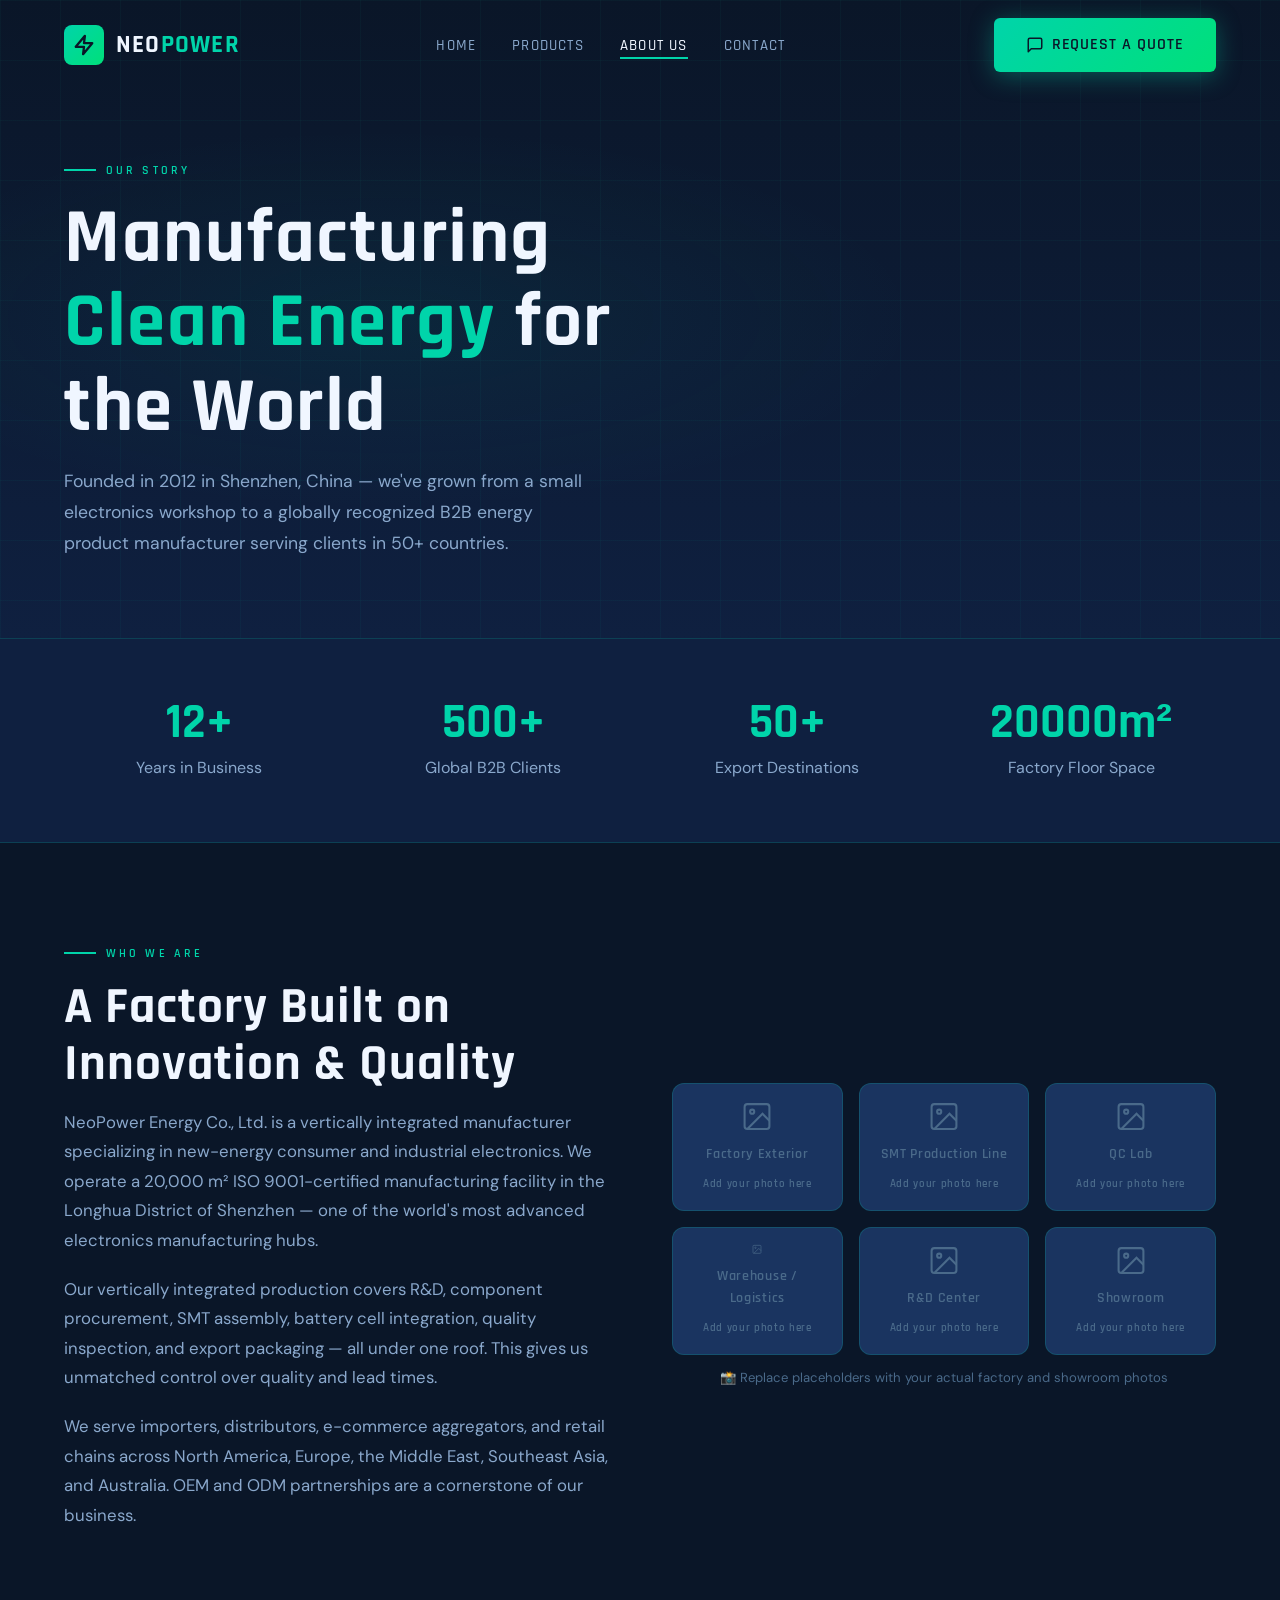
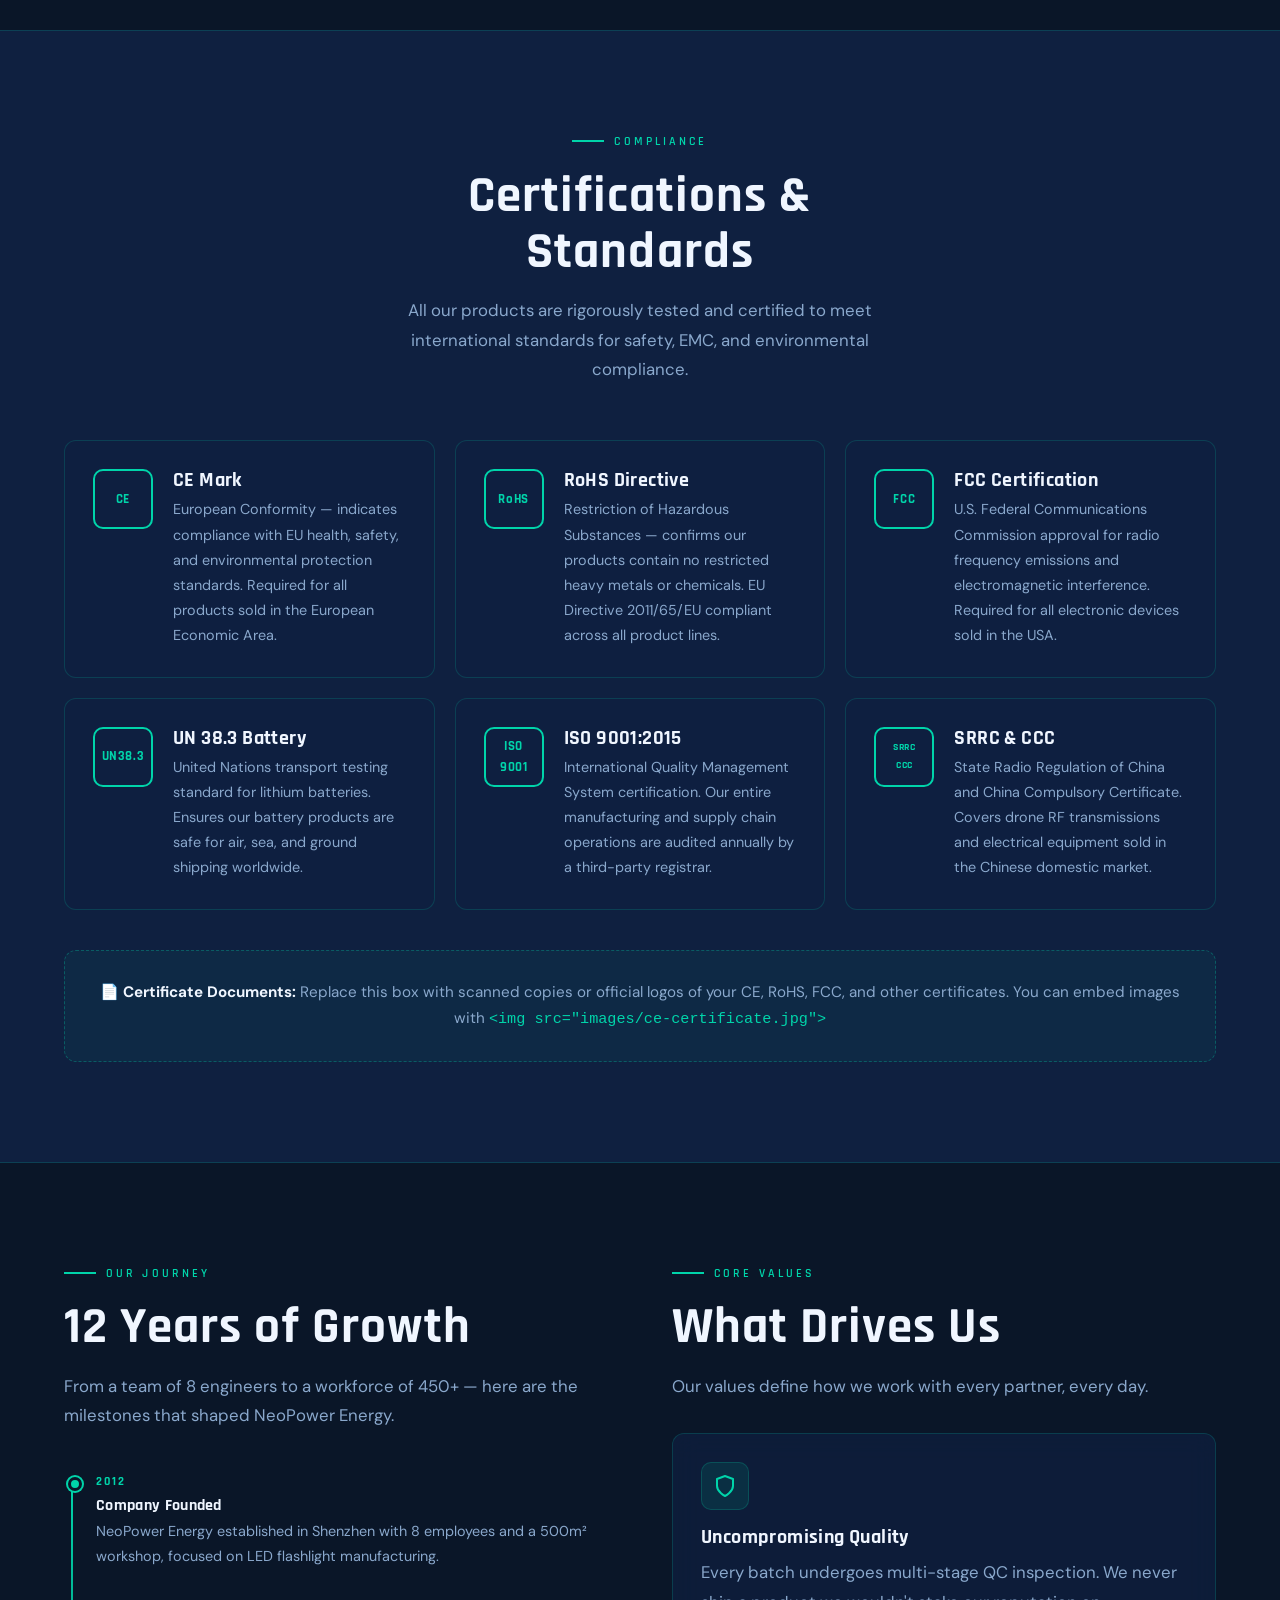
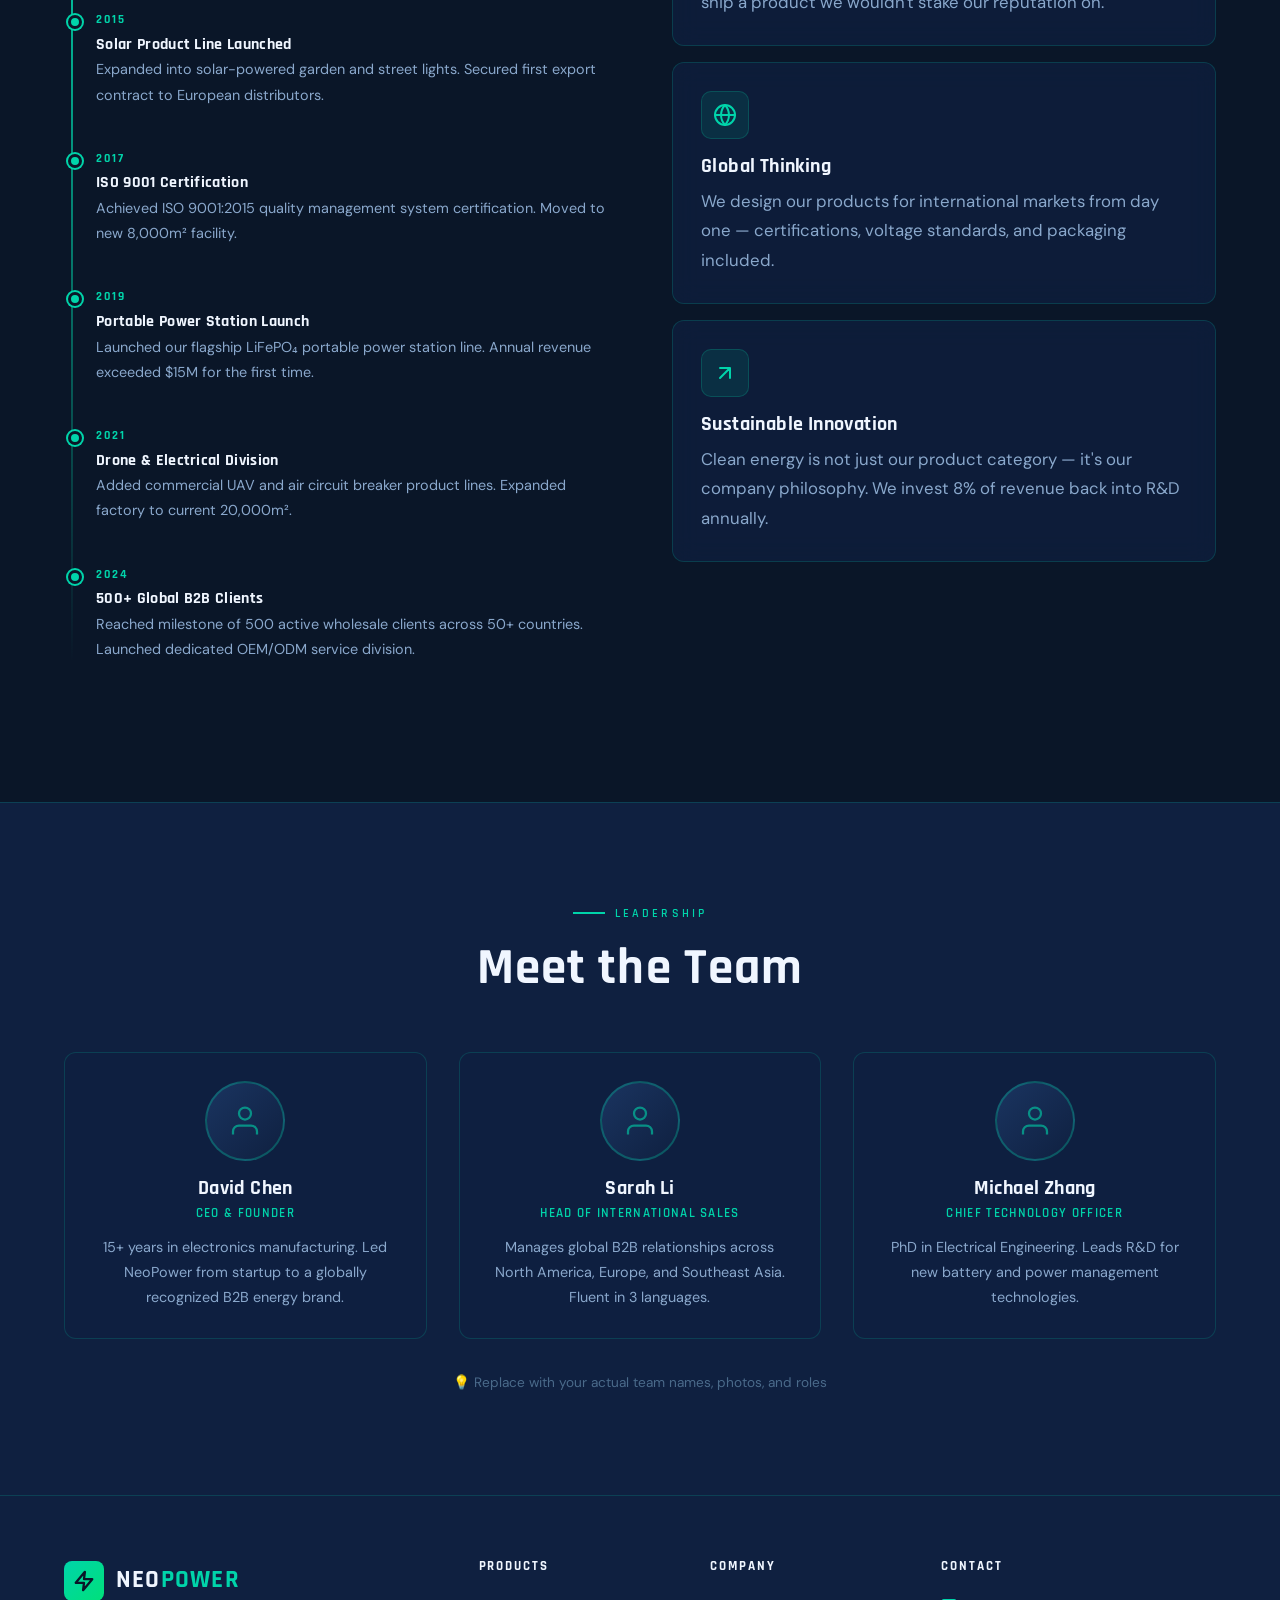
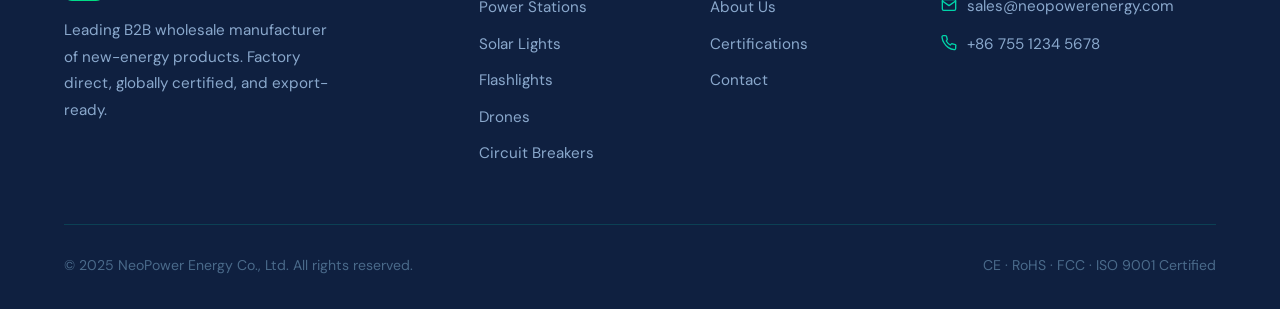
==== about.html @ 8610f2cb "Add files via upload" ====
<!DOCTYPE html>
<html lang="en">
<head>
  <meta charset="UTF-8" />
  <meta name="viewport" content="width=device-width, initial-scale=1.0" />
  <title>About Us — NeoPower Energy</title>
  <meta name="description" content="Learn about NeoPower Energy — a 12-year-old B2B clean energy manufacturer in Shenzhen, China. CE, RoHS, ISO 9001 certified." />
  <link rel="stylesheet" href="css/style.css" />
  <style>
    .timeline { position: relative; padding-left: 32px; }
    .timeline::before {
      content: '';
      position: absolute;
      left: 7px; top: 8px; bottom: 0;
      width: 2px;
      background: linear-gradient(180deg, var(--teal), transparent);
    }
    .timeline-item { position: relative; margin-bottom: 40px; }
    .timeline-item::before {
      content: '';
      position: absolute;
      left: -28px; top: 6px;
      width: 14px; height: 14px;
      border-radius: 50%;
      background: var(--teal);
      border: 3px solid var(--navy);
      box-shadow: 0 0 0 2px var(--teal);
    }
    .timeline-year {
      font-family: var(--font-head);
      font-size: 0.78rem;
      font-weight: 700;
      letter-spacing: 0.15em;
      color: var(--teal);
      text-transform: uppercase;
      margin-bottom: 6px;
    }
    .timeline-item h4 { color: var(--text-white); margin-bottom: 4px; font-size: 1rem; }
    .timeline-item p { font-size: 0.9rem; }

    /* Values */
    .value-card {
      padding: 28px;
      border-radius: var(--radius);
      border: 1px solid var(--border);
      background: var(--glass);
      backdrop-filter: blur(12px);
      transition: var(--transition);
    }
    .value-card:hover { border-color: rgba(0,212,170,0.4); transform: translateY(-4px); }
    .value-icon {
      width: 48px; height: 48px;
      border-radius: 10px;
      background: rgba(0,212,170,0.1);
      border: 1px solid rgba(0,212,170,0.2);
      display: flex; align-items: center; justify-content: center;
      margin-bottom: 16px;
    }
    .value-icon svg { width: 24px; height: 24px; color: var(--teal); }
    .value-card h4 { color: var(--text-white); margin-bottom: 10px; }

    /* Team */
    .team-card {
      background: var(--glass);
      border: 1px solid var(--border);
      border-radius: var(--radius);
      padding: 28px;
      text-align: center;
      transition: var(--transition);
    }
    .team-card:hover { border-color: rgba(0,212,170,0.35); transform: translateY(-3px); }
    .team-avatar {
      width: 80px; height: 80px;
      border-radius: 50%;
      background: linear-gradient(135deg, var(--navy-light), var(--navy-mid));
      border: 2px solid rgba(0,212,170,0.3);
      display: flex; align-items: center; justify-content: center;
      margin: 0 auto 16px;
    }
    .team-avatar svg { width: 36px; height: 36px; color: var(--teal); opacity: 0.6; }
    .team-card h4 { color: var(--text-white); margin-bottom: 4px; }
    .team-role { color: var(--teal); font-family: var(--font-head); font-size: 0.82rem; font-weight: 600; letter-spacing: 0.1em; text-transform: uppercase; margin-bottom: 10px; }
    .team-card p { font-size: 0.9rem; }

    /* Cert display */
    .cert-grid { display: grid; grid-template-columns: repeat(3, 1fr); gap: 20px; }

    @media (max-width: 768px) {
      .cert-grid { grid-template-columns: 1fr 1fr; }
    }
    @media (max-width: 480px) {
      .cert-grid { grid-template-columns: 1fr; }
    }
  </style>
</head>
<body>

<!-- NAVBAR -->
<nav class="navbar">
  <div class="nav-inner">
    <a href="index.html" class="nav-logo">
      <div class="logo-icon">
        <svg viewBox="0 0 24 24" fill="none" stroke="currentColor" stroke-width="2.5" stroke-linecap="round" stroke-linejoin="round"><polygon points="13 2 3 14 12 14 11 22 21 10 12 10 13 2"></polygon></svg>
      </div>
      <span>NEO<em>POWER</em></span>
    </a>
    <ul class="nav-links">
      <li><a href="index.html">Home</a></li>
      <li><a href="products.html">Products</a></li>
      <li><a href="about.html" class="active">About Us</a></li>
      <li><a href="contact.html">Contact</a></li>
    </ul>
    <a href="#" class="btn btn-primary nav-cta" data-modal="quote">
      <svg viewBox="0 0 24 24" fill="none" stroke="currentColor" stroke-width="2" stroke-linecap="round" stroke-linejoin="round"><path d="M21 15a2 2 0 0 1-2 2H7l-4 4V5a2 2 0 0 1 2-2h14a2 2 0 0 1 2 2z"></path></svg>
      Request a Quote
    </a>
    <button class="hamburger" aria-label="Menu"><span></span><span></span><span></span></button>
  </div>
</nav>

<!-- PAGE HERO -->
<section class="page-hero">
  <div class="page-hero-bg"></div>
  <div class="container page-hero-content">
    <div class="section-label animate-in">Our Story</div>
    <h1 class="animate-in" style="max-width:640px;">Manufacturing <span style="color:var(--teal)">Clean Energy</span> for the World</h1>
    <p class="animate-in" style="max-width:520px; font-size:1.1rem; margin-top:16px;">Founded in 2012 in Shenzhen, China — we've grown from a small electronics workshop to a globally recognized B2B energy product manufacturer serving clients in 50+ countries.</p>
  </div>
</section>

<!-- OVERVIEW STATS -->
<section class="section-sm" style="background:var(--navy-mid); border-top:1px solid var(--border); border-bottom:1px solid var(--border);">
  <div class="container">
    <div class="grid-4">
      <div style="text-align:center;" class="animate-in">
        <div style="font-family:var(--font-head); font-size:3rem; font-weight:700; color:var(--teal); line-height:1;"><span data-counter="12" data-suffix="">0</span>+</div>
        <div style="color:var(--text-muted); margin-top:8px;">Years in Business</div>
      </div>
      <div style="text-align:center;" class="animate-in">
        <div style="font-family:var(--font-head); font-size:3rem; font-weight:700; color:var(--teal); line-height:1;"><span data-counter="500" data-suffix="">0</span>+</div>
        <div style="color:var(--text-muted); margin-top:8px;">Global B2B Clients</div>
      </div>
      <div style="text-align:center;" class="animate-in">
        <div style="font-family:var(--font-head); font-size:3rem; font-weight:700; color:var(--teal); line-height:1;"><span data-counter="50" data-suffix="">0</span>+</div>
        <div style="color:var(--text-muted); margin-top:8px;">Export Destinations</div>
      </div>
      <div style="text-align:center;" class="animate-in">
        <div style="font-family:var(--font-head); font-size:3rem; font-weight:700; color:var(--teal); line-height:1;"><span data-counter="20000" data-suffix="">0</span>m²</div>
        <div style="color:var(--text-muted); margin-top:8px;">Factory Floor Space</div>
      </div>
    </div>
  </div>
</section>

<!-- ABOUT STORY -->
<section class="section">
  <div class="container">
    <div class="grid-2" style="align-items:center; gap:64px;">
      <div class="animate-in">
        <div class="section-label">Who We Are</div>
        <h2 class="section-title">A Factory Built on Innovation &amp; Quality</h2>
        <p style="margin-bottom:20px;">NeoPower Energy Co., Ltd. is a vertically integrated manufacturer specializing in new-energy consumer and industrial electronics. We operate a 20,000 m² ISO 9001-certified manufacturing facility in the Longhua District of Shenzhen — one of the world's most advanced electronics manufacturing hubs.</p>
        <p style="margin-bottom:20px;">Our vertically integrated production covers R&amp;D, component procurement, SMT assembly, battery cell integration, quality inspection, and export packaging — all under one roof. This gives us unmatched control over quality and lead times.</p>
        <p>We serve importers, distributors, e-commerce aggregators, and retail chains across North America, Europe, the Middle East, Southeast Asia, and Australia. OEM and ODM partnerships are a cornerstone of our business.</p>
      </div>
      <div class="animate-in">
        <!-- Factory Photos Grid -->
        <div class="photo-grid">
          <div class="photo-slot">
            <svg viewBox="0 0 24 24" fill="none" stroke="currentColor" stroke-width="1.5"><rect x="3" y="3" width="18" height="18" rx="2"/><circle cx="8.5" cy="8.5" r="1.5"/><polyline points="21 15 16 10 5 21"/></svg>
            Factory Exterior<br/><span style="font-size:0.7rem;color:var(--text-dim)">Add your photo here</span>
          </div>
          <div class="photo-slot">
            <svg viewBox="0 0 24 24" fill="none" stroke="currentColor" stroke-width="1.5"><rect x="3" y="3" width="18" height="18" rx="2"/><circle cx="8.5" cy="8.5" r="1.5"/><polyline points="21 15 16 10 5 21"/></svg>
            SMT Production Line<br/><span style="font-size:0.7rem;color:var(--text-dim)">Add your photo here</span>
          </div>
          <div class="photo-slot">
            <svg viewBox="0 0 24 24" fill="none" stroke="currentColor" stroke-width="1.5"><rect x="3" y="3" width="18" height="18" rx="2"/><circle cx="8.5" cy="8.5" r="1.5"/><polyline points="21 15 16 10 5 21"/></svg>
            QC Lab<br/><span style="font-size:0.7rem;color:var(--text-dim)">Add your photo here</span>
          </div>
          <div class="photo-slot">
            <svg viewBox="0 0 24 24" fill="none" stroke="currentColor" stroke-width="1.5"><rect x="3" y="3" width="18" height="18" rx="2"/><circle cx="8.5" cy="8.5" r="1.5"/><polyline points="21 15 16 10 5 21"/></svg>
            Warehouse / Logistics<br/><span style="font-size:0.7rem;color:var(--text-dim)">Add your photo here</span>
          </div>
          <div class="photo-slot">
            <svg viewBox="0 0 24 24" fill="none" stroke="currentColor" stroke-width="1.5"><rect x="3" y="3" width="18" height="18" rx="2"/><circle cx="8.5" cy="8.5" r="1.5"/><polyline points="21 15 16 10 5 21"/></svg>
            R&amp;D Center<br/><span style="font-size:0.7rem;color:var(--text-dim)">Add your photo here</span>
          </div>
          <div class="photo-slot">
            <svg viewBox="0 0 24 24" fill="none" stroke="currentColor" stroke-width="1.5"><rect x="3" y="3" width="18" height="18" rx="2"/><circle cx="8.5" cy="8.5" r="1.5"/><polyline points="21 15 16 10 5 21"/></svg>
            Showroom<br/><span style="font-size:0.7rem;color:var(--text-dim)">Add your photo here</span>
          </div>
        </div>
        <p style="font-size:0.82rem; color:var(--text-dim); text-align:center; margin-top:12px;">📸 Replace placeholders with your actual factory and showroom photos</p>
      </div>
    </div>
  </div>
</section>

<!-- CERTIFICATIONS -->
<section class="section" id="certifications" style="background:var(--navy-mid); border-top:1px solid var(--border); border-bottom:1px solid var(--border);">
  <div class="container">
    <div style="text-align:center; max-width:540px; margin:0 auto 56px;">
      <div class="section-label animate-in" style="justify-content:center;">Compliance</div>
      <h2 class="section-title animate-in">Certifications &amp; Standards</h2>
      <p class="animate-in">All our products are rigorously tested and certified to meet international standards for safety, EMC, and environmental compliance.</p>
    </div>
    <div class="cert-grid">
      <div class="cert-card animate-in">
        <div class="cert-card-badge">CE</div>
        <div class="cert-card-info">
          <h4>CE Mark</h4>
          <p>European Conformity — indicates compliance with EU health, safety, and environmental protection standards. Required for all products sold in the European Economic Area.</p>
        </div>
      </div>
      <div class="cert-card animate-in">
        <div class="cert-card-badge">RoHS</div>
        <div class="cert-card-info">
          <h4>RoHS Directive</h4>
          <p>Restriction of Hazardous Substances — confirms our products contain no restricted heavy metals or chemicals. EU Directive 2011/65/EU compliant across all product lines.</p>
        </div>
      </div>
      <div class="cert-card animate-in">
        <div class="cert-card-badge">FCC</div>
        <div class="cert-card-info">
          <h4>FCC Certification</h4>
          <p>U.S. Federal Communications Commission approval for radio frequency emissions and electromagnetic interference. Required for all electronic devices sold in the USA.</p>
        </div>
      </div>
      <div class="cert-card animate-in">
        <div class="cert-card-badge">UN38.3</div>
        <div class="cert-card-info">
          <h4>UN 38.3 Battery</h4>
          <p>United Nations transport testing standard for lithium batteries. Ensures our battery products are safe for air, sea, and ground shipping worldwide.</p>
        </div>
      </div>
      <div class="cert-card animate-in">
        <div class="cert-card-badge">ISO<br/>9001</div>
        <div class="cert-card-info">
          <h4>ISO 9001:2015</h4>
          <p>International Quality Management System certification. Our entire manufacturing and supply chain operations are audited annually by a third-party registrar.</p>
        </div>
      </div>
      <div class="cert-card animate-in">
        <div class="cert-card-badge" style="font-size:0.65rem;">SRRC<br/>CCC</div>
        <div class="cert-card-info">
          <h4>SRRC &amp; CCC</h4>
          <p>State Radio Regulation of China and China Compulsory Certificate. Covers drone RF transmissions and electrical equipment sold in the Chinese domestic market.</p>
        </div>
      </div>
    </div>
    <div style="margin-top: 40px; padding: 28px; background: rgba(0,212,170,0.05); border: 1px dashed rgba(0,212,170,0.3); border-radius: var(--radius); text-align: center;">
      <p style="margin:0; font-size:0.95rem;"><strong style="color:var(--text-white);">📄 Certificate Documents:</strong> Replace this box with scanned copies or official logos of your CE, RoHS, FCC, and other certificates. You can embed images with <code style="color:var(--teal);">&lt;img src="images/ce-certificate.jpg"&gt;</code></p>
    </div>
  </div>
</section>

<!-- COMPANY HISTORY / TIMELINE -->
<section class="section">
  <div class="container">
    <div class="grid-2" style="gap:64px; align-items:start;">
      <div class="animate-in">
        <div class="section-label">Our Journey</div>
        <h2 class="section-title">12 Years of Growth</h2>
        <p style="margin-bottom:40px;">From a team of 8 engineers to a workforce of 450+ — here are the milestones that shaped NeoPower Energy.</p>
        <div class="timeline">
          <div class="timeline-item">
            <div class="timeline-year">2012</div>
            <h4>Company Founded</h4>
            <p>NeoPower Energy established in Shenzhen with 8 employees and a 500m² workshop, focused on LED flashlight manufacturing.</p>
          </div>
          <div class="timeline-item">
            <div class="timeline-year">2015</div>
            <h4>Solar Product Line Launched</h4>
            <p>Expanded into solar-powered garden and street lights. Secured first export contract to European distributors.</p>
          </div>
          <div class="timeline-item">
            <div class="timeline-year">2017</div>
            <h4>ISO 9001 Certification</h4>
            <p>Achieved ISO 9001:2015 quality management system certification. Moved to new 8,000m² facility.</p>
          </div>
          <div class="timeline-item">
            <div class="timeline-year">2019</div>
            <h4>Portable Power Station Launch</h4>
            <p>Launched our flagship LiFePO₄ portable power station line. Annual revenue exceeded $15M for the first time.</p>
          </div>
          <div class="timeline-item">
            <div class="timeline-year">2021</div>
            <h4>Drone &amp; Electrical Division</h4>
            <p>Added commercial UAV and air circuit breaker product lines. Expanded factory to current 20,000m².</p>
          </div>
          <div class="timeline-item">
            <div class="timeline-year">2024</div>
            <h4>500+ Global B2B Clients</h4>
            <p>Reached milestone of 500 active wholesale clients across 50+ countries. Launched dedicated OEM/ODM service division.</p>
          </div>
        </div>
      </div>
      <div class="animate-in">
        <div class="section-label">Core Values</div>
        <h2 class="section-title">What Drives Us</h2>
        <p style="margin-bottom:32px;">Our values define how we work with every partner, every day.</p>
        <div style="display:flex; flex-direction:column; gap:16px;">
          <div class="value-card">
            <div class="value-icon"><svg viewBox="0 0 24 24" fill="none" stroke="currentColor" stroke-width="2" stroke-linecap="round" stroke-linejoin="round"><path d="M12 22s8-4 8-10V5l-8-3-8 3v7c0 6 8 10 8 10z"/></svg></div>
            <h4>Uncompromising Quality</h4>
            <p>Every batch undergoes multi-stage QC inspection. We never ship a product we wouldn't stake our reputation on.</p>
          </div>
          <div class="value-card">
            <div class="value-icon"><svg viewBox="0 0 24 24" fill="none" stroke="currentColor" stroke-width="2" stroke-linecap="round" stroke-linejoin="round"><circle cx="12" cy="12" r="10"/><line x1="2" y1="12" x2="22" y2="12"/><path d="M12 2a15.3 15.3 0 0 1 4 10 15.3 15.3 0 0 1-4 10 15.3 15.3 0 0 1-4-10 15.3 15.3 0 0 1 4-10z"/></svg></div>
            <h4>Global Thinking</h4>
            <p>We design our products for international markets from day one — certifications, voltage standards, and packaging included.</p>
          </div>
          <div class="value-card">
            <div class="value-icon"><svg viewBox="0 0 24 24" fill="none" stroke="currentColor" stroke-width="2" stroke-linecap="round" stroke-linejoin="round"><path d="M7 17l9.2-9.2M17 17V7H7"/></svg></div>
            <h4>Sustainable Innovation</h4>
            <p>Clean energy is not just our product category — it's our company philosophy. We invest 8% of revenue back into R&amp;D annually.</p>
          </div>
        </div>
      </div>
    </div>
  </div>
</section>

<!-- TEAM -->
<section class="section" style="background:var(--navy-mid); border-top:1px solid var(--border);">
  <div class="container">
    <div style="text-align:center; max-width:500px; margin:0 auto 56px;">
      <div class="section-label animate-in" style="justify-content:center;">Leadership</div>
      <h2 class="section-title animate-in">Meet the Team</h2>
    </div>
    <div class="grid-3">
      <div class="team-card animate-in">
        <div class="team-avatar"><svg viewBox="0 0 24 24" fill="none" stroke="currentColor" stroke-width="1.5"><path d="M20 21v-2a4 4 0 0 0-4-4H8a4 4 0 0 0-4 4v2"/><circle cx="12" cy="7" r="4"/></svg></div>
        <h4>David Chen</h4>
        <div class="team-role">CEO &amp; Founder</div>
        <p>15+ years in electronics manufacturing. Led NeoPower from startup to a globally recognized B2B energy brand.</p>
      </div>
      <div class="team-card animate-in">
        <div class="team-avatar"><svg viewBox="0 0 24 24" fill="none" stroke="currentColor" stroke-width="1.5"><path d="M20 21v-2a4 4 0 0 0-4-4H8a4 4 0 0 0-4 4v2"/><circle cx="12" cy="7" r="4"/></svg></div>
        <h4>Sarah Li</h4>
        <div class="team-role">Head of International Sales</div>
        <p>Manages global B2B relationships across North America, Europe, and Southeast Asia. Fluent in 3 languages.</p>
      </div>
      <div class="team-card animate-in">
        <div class="team-avatar"><svg viewBox="0 0 24 24" fill="none" stroke="currentColor" stroke-width="1.5"><path d="M20 21v-2a4 4 0 0 0-4-4H8a4 4 0 0 0-4 4v2"/><circle cx="12" cy="7" r="4"/></svg></div>
        <h4>Michael Zhang</h4>
        <div class="team-role">Chief Technology Officer</div>
        <p>PhD in Electrical Engineering. Leads R&amp;D for new battery and power management technologies.</p>
      </div>
    </div>
    <p style="text-align:center; font-size:0.85rem; color:var(--text-dim); margin-top:32px;">💡 Replace with your actual team names, photos, and roles</p>
  </div>
</section>

<!-- FOOTER -->
<footer class="footer">
  <div class="container">
    <div class="footer-grid">
      <div class="footer-brand">
        <a href="index.html" class="nav-logo" style="display:inline-flex;">
          <div class="logo-icon"><svg viewBox="0 0 24 24" fill="none" stroke="currentColor" stroke-width="2.5" stroke-linecap="round" stroke-linejoin="round"><polygon points="13 2 3 14 12 14 11 22 21 10 12 10 13 2"></polygon></svg></div>
          <span>NEO<em>POWER</em></span>
        </a>
        <p>Leading B2B wholesale manufacturer of new-energy products. Factory direct, globally certified, and export-ready.</p>
      </div>
      <div class="footer-col"><h5>Products</h5><ul>
        <li><a href="products.html#power-station">Power Stations</a></li>
        <li><a href="products.html#solar-lights">Solar Lights</a></li>
        <li><a href="products.html#flashlights">Flashlights</a></li>
        <li><a href="products.html#drones">Drones</a></li>
        <li><a href="products.html#circuit-breakers">Circuit Breakers</a></li>
      </ul></div>
      <div class="footer-col"><h5>Company</h5><ul>
        <li><a href="about.html">About Us</a></li>
        <li><a href="about.html#certifications">Certifications</a></li>
        <li><a href="contact.html">Contact</a></li>
      </ul></div>
      <div class="footer-col"><h5>Contact</h5>
        <div class="footer-contact-item"><svg viewBox="0 0 24 24" fill="none" stroke="currentColor" stroke-width="2" stroke-linecap="round" stroke-linejoin="round"><path d="M4 4h16c1.1 0 2 .9 2 2v12c0 1.1-.9 2-2 2H4c-1.1 0-2-.9-2-2V6c0-1.1.9-2 2-2z"/><polyline points="22,6 12,13 2,6"/></svg>sales@neopowerenergy.com</div>
        <div class="footer-contact-item"><svg viewBox="0 0 24 24" fill="none" stroke="currentColor" stroke-width="2" stroke-linecap="round" stroke-linejoin="round"><path d="M22 16.92v3a2 2 0 0 1-2.18 2 19.79 19.79 0 0 1-8.63-3.07A19.5 19.5 0 0 1 4.69 12 19.79 19.79 0 0 1 1.57 3.45 2 2 0 0 1 3.54 1h3a2 2 0 0 1 2 1.72 12.84 12.84 0 0 0 .7 2.81 2 2 0 0 1-.45 2.11L7.91 9a16 16 0 0 0 6 6l1.27-1.27a2 2 0 0 1 2.11-.45 12.84 12.84 0 0 0 2.81.7A2 2 0 0 1 22 16.92z"/></svg>+86 755 1234 5678</div>
      </div>
    </div>
    <div class="footer-bottom">
      <p style="color:var(--text-dim);">© 2025 NeoPower Energy Co., Ltd. All rights reserved.</p>
      <p style="color:var(--text-dim);">CE · RoHS · FCC · ISO 9001 Certified</p>
    </div>
  </div>
</footer>

<!-- QUOTE MODAL -->
<div class="modal-overlay" id="quoteModal">
  <div class="modal">
    <button class="modal-close" aria-label="Close">✕</button>
    <div class="section-label" style="margin-bottom:12px;">B2B Inquiry</div>
    <h3>Request a Quote</h3>
    <p>Fill in your requirements and our sales team will respond within 24 hours.</p>
    <form data-ajax data-success="Quote request sent! We'll contact you within 24 hours.">
      <div class="form-row">
        <div class="form-group"><label>Full Name *</label><input type="text" placeholder="John Smith" required /></div>
        <div class="form-group"><label>Company Name *</label><input type="text" placeholder="Your Company Ltd." required /></div>
      </div>
      <div class="form-row">
        <div class="form-group"><label>Email Address *</label><input type="email" placeholder="john@company.com" required /></div>
        <div class="form-group"><label>Phone / WhatsApp</label><input type="tel" placeholder="+1 555 000 0000" /></div>
      </div>
      <div class="form-group"><label>Product of Interest</label>
        <select id="modalProduct"><option value="">— Select Product —</option><option>Portable Power Station</option><option>Solar Lights</option><option>Outdoor Flashlights</option><option>Commercial Drones</option><option>Air Circuit Breakers</option><option>Multiple Products</option></select>
      </div>
      <div class="form-row">
        <div class="form-group"><label>Estimated Quantity</label><input type="text" placeholder="e.g. 500 units" /></div>
        <div class="form-group"><label>Destination Country</label><input type="text" placeholder="e.g. United States" /></div>
      </div>
      <div class="form-group"><label>Additional Requirements</label><textarea placeholder="Describe your requirements..." rows="3"></textarea></div>
      <button type="submit" class="btn btn-primary" style="width:100%;justify-content:center;padding:16px;">Submit Inquiry</button>
    </form>
  </div>
</div>

<script src="js/main.js"></script>
</body>
</html>
---- css/style.css ----
/* ============================================================
   NEOPOWER ENERGY — Global Stylesheet
   Design: Industrial Precision meets Clean Tech
   ============================================================ */

/* 使用国内可访问的字体镜像源（fonts.loli.net = Google Fonts 镜像） */
@import url('https://fonts.loli.net/css2?family=Rajdhani:wght@400;500;600;700&family=DM+Sans:ital,opsz,wght@0,9..40,300;0,9..40,400;0,9..40,500;0,9..40,600;1,9..40,300&display=swap');
/* 备用镜像（如上方失败可切换为此行，删掉上方import）：
@import url('https://fonts.font.im/css2?family=Rajdhani:wght@400;500;600;700&family=DM+Sans:ital,opsz,wght@0,9..40,300;0,9..40,400;0,9..40,500;0,9..40,600;1,9..40,300&display=swap');
*/

/* ---- CSS Variables ---- */
:root {
  --navy:       #0a1628;
  --navy-mid:   #0f2040;
  --navy-light: #1a3460;
  --teal:       #00d4aa;
  --teal-dim:   #00b48e;
  --green:      #1aff8c;
  --green-dim:  #00e07a;
  --accent:     #00c8ff;
  --text-white: #f0f6ff;
  --text-muted: #8aa8cc;
  --text-dim:   #4a6a8a;
  --border:     rgba(0, 212, 170, 0.18);
  --glass:      rgba(15, 32, 64, 0.7);
  --shadow-glow: 0 0 40px rgba(0, 212, 170, 0.12);
  --shadow-card: 0 8px 40px rgba(0,0,0,0.4);
  --radius:     12px;
  --radius-lg:  20px;
  --font-head:  'Rajdhani', 'Segoe UI', 'PingFang SC', 'Microsoft YaHei', Arial, sans-serif;
  --font-body:  'DM Sans', 'Segoe UI', 'PingFang SC', 'Microsoft YaHei', Arial, sans-serif;
  --transition: all 0.3s cubic-bezier(0.4, 0, 0.2, 1);
}

/* ---- Reset & Base ---- */
*, *::before, *::after { box-sizing: border-box; margin: 0; padding: 0; }
html { scroll-behavior: smooth; font-size: 16px; }
body {
  font-family: var(--font-body);
  background: var(--navy);
  color: var(--text-white);
  line-height: 1.65;
  overflow-x: hidden;
}
a { text-decoration: none; color: inherit; }
img { max-width: 100%; display: block; }
ul { list-style: none; }

/* ---- Scrollbar ---- */
::-webkit-scrollbar { width: 6px; }
::-webkit-scrollbar-track { background: var(--navy); }
::-webkit-scrollbar-thumb { background: var(--teal-dim); border-radius: 3px; }

/* ============================================================
   LAYOUT
   ============================================================ */
.container { max-width: 1200px; margin: 0 auto; padding: 0 24px; }
.section { padding: 100px 0; }
.section-sm { padding: 60px 0; }
.grid-2 { display: grid; grid-template-columns: 1fr 1fr; gap: 40px; }
.grid-3 { display: grid; grid-template-columns: repeat(3, 1fr); gap: 32px; }
.grid-4 { display: grid; grid-template-columns: repeat(4, 1fr); gap: 24px; }

/* ============================================================
   TYPOGRAPHY
   ============================================================ */
h1, h2, h3, h4, h5 { font-family: var(--font-head); font-weight: 700; line-height: 1.1; letter-spacing: 0.02em; }
h1 { font-size: clamp(2.8rem, 6vw, 5.5rem); }
h2 { font-size: clamp(2rem, 4vw, 3.2rem); }
h3 { font-size: clamp(1.4rem, 2.5vw, 2rem); }
h4 { font-size: 1.25rem; }
p { color: var(--text-muted); font-size: 1.05rem; line-height: 1.75; }

.section-label {
  font-family: var(--font-head);
  font-size: 0.78rem;
  font-weight: 600;
  letter-spacing: 0.25em;
  text-transform: uppercase;
  color: var(--teal);
  display: flex;
  align-items: center;
  gap: 10px;
  margin-bottom: 16px;
}
.section-label::before {
  content: '';
  display: block;
  width: 32px;
  height: 2px;
  background: var(--teal);
}
.section-title { color: var(--text-white); margin-bottom: 16px; }
.section-sub { color: var(--text-muted); max-width: 580px; font-size: 1.1rem; }

.text-teal   { color: var(--teal); }
.text-green  { color: var(--green); }
.text-accent { color: var(--accent); }
.text-center { text-align: center; }

/* ============================================================
   BUTTONS
   ============================================================ */
.btn {
  display: inline-flex;
  align-items: center;
  gap: 8px;
  padding: 14px 32px;
  border-radius: 6px;
  font-family: var(--font-head);
  font-size: 1rem;
  font-weight: 600;
  letter-spacing: 0.06em;
  text-transform: uppercase;
  cursor: pointer;
  border: none;
  transition: var(--transition);
  white-space: nowrap;
}
.btn-primary {
  background: linear-gradient(135deg, var(--teal) 0%, var(--green-dim) 100%);
  color: var(--navy);
  box-shadow: 0 4px 24px rgba(0,212,170,0.35);
}
.btn-primary:hover {
  transform: translateY(-2px);
  box-shadow: 0 8px 36px rgba(0,212,170,0.55);
}
.btn-outline {
  background: transparent;
  border: 1.5px solid var(--teal);
  color: var(--teal);
}
.btn-outline:hover {
  background: rgba(0,212,170,0.1);
  transform: translateY(-2px);
}
.btn-lg { padding: 18px 44px; font-size: 1.1rem; }
.btn svg { width: 18px; height: 18px; flex-shrink: 0; }

/* ============================================================
   NAVIGATION
   ============================================================ */
.navbar {
  position: fixed;
  top: 0; left: 0; right: 0;
  z-index: 1000;
  padding: 0;
  transition: var(--transition);
}
.navbar.scrolled {
  background: rgba(10, 22, 40, 0.96);
  backdrop-filter: blur(20px);
  border-bottom: 1px solid var(--border);
  box-shadow: 0 4px 30px rgba(0,0,0,0.4);
}
.nav-inner {
  display: flex;
  align-items: center;
  justify-content: space-between;
  padding: 18px 24px;
  max-width: 1200px;
  margin: 0 auto;
}
.nav-logo {
  display: flex;
  align-items: center;
  gap: 12px;
  font-family: var(--font-head);
  font-size: 1.55rem;
  font-weight: 700;
  letter-spacing: 0.05em;
  color: var(--text-white);
}
.nav-logo .logo-icon {
  width: 40px; height: 40px;
  background: linear-gradient(135deg, var(--teal), var(--green-dim));
  border-radius: 8px;
  display: flex; align-items: center; justify-content: center;
}
.nav-logo .logo-icon svg { width: 22px; height: 22px; color: var(--navy); }
.nav-logo span em { color: var(--teal); font-style: normal; }

.nav-links {
  display: flex;
  align-items: center;
  gap: 36px;
}
.nav-links a {
  font-family: var(--font-head);
  font-size: 0.95rem;
  font-weight: 500;
  letter-spacing: 0.08em;
  text-transform: uppercase;
  color: var(--text-muted);
  transition: var(--transition);
  position: relative;
}
.nav-links a::after {
  content: '';
  position: absolute;
  bottom: -4px; left: 0; right: 100%;
  height: 2px;
  background: var(--teal);
  transition: right 0.3s ease;
}
.nav-links a:hover, .nav-links a.active { color: var(--text-white); }
.nav-links a:hover::after, .nav-links a.active::after { right: 0; }
.nav-cta { margin-left: 12px; }

.hamburger {
  display: none;
  flex-direction: column;
  gap: 5px;
  cursor: pointer;
  padding: 8px;
  background: none;
  border: none;
}
.hamburger span {
  display: block;
  width: 26px; height: 2px;
  background: var(--text-white);
  border-radius: 2px;
  transition: var(--transition);
}
.hamburger.open span:nth-child(1) { transform: translateY(7px) rotate(45deg); }
.hamburger.open span:nth-child(2) { opacity: 0; }
.hamburger.open span:nth-child(3) { transform: translateY(-7px) rotate(-45deg); }

/* ============================================================
   HERO
   ============================================================ */
.hero {
  min-height: 100vh;
  display: flex;
  align-items: center;
  position: relative;
  overflow: hidden;
  padding: 120px 0 80px;
}
.hero-bg {
  position: absolute;
  inset: 0;
  background:
    radial-gradient(ellipse 80% 60% at 60% 40%, rgba(0,212,170,0.07) 0%, transparent 60%),
    radial-gradient(ellipse 60% 80% at 80% 80%, rgba(0,200,255,0.05) 0%, transparent 60%),
    linear-gradient(180deg, var(--navy) 0%, var(--navy-mid) 100%);
}
.hero-grid {
  position: absolute;
  inset: 0;
  background-image:
    linear-gradient(rgba(0,212,170,0.04) 1px, transparent 1px),
    linear-gradient(90deg, rgba(0,212,170,0.04) 1px, transparent 1px);
  background-size: 60px 60px;
}
.hero-content {
  position: relative;
  z-index: 2;
  max-width: 680px;
}
.hero-badge {
  display: inline-flex;
  align-items: center;
  gap: 8px;
  background: rgba(0,212,170,0.1);
  border: 1px solid rgba(0,212,170,0.3);
  padding: 8px 18px;
  border-radius: 40px;
  font-family: var(--font-head);
  font-size: 0.82rem;
  font-weight: 600;
  letter-spacing: 0.15em;
  text-transform: uppercase;
  color: var(--teal);
  margin-bottom: 28px;
  animation: fadeInUp 0.6s ease both;
}
.hero-badge .dot {
  width: 6px; height: 6px;
  border-radius: 50%;
  background: var(--teal);
  animation: pulse 2s infinite;
}
.hero h1 { animation: fadeInUp 0.6s 0.1s ease both; margin-bottom: 24px; }
.hero h1 span { 
  background: linear-gradient(90deg, var(--teal), var(--green));
  -webkit-background-clip: text;
  -webkit-text-fill-color: transparent;
  background-clip: text;
}
.hero p { font-size: 1.2rem; margin-bottom: 40px; max-width: 520px; animation: fadeInUp 0.6s 0.2s ease both; }
.hero-cta { display: flex; gap: 16px; flex-wrap: wrap; animation: fadeInUp 0.6s 0.3s ease both; }
.hero-stats {
  display: flex;
  gap: 40px;
  margin-top: 64px;
  padding-top: 40px;
  border-top: 1px solid var(--border);
  animation: fadeInUp 0.6s 0.4s ease both;
}
.hero-stat .num {
  font-family: var(--font-head);
  font-size: 2.2rem;
  font-weight: 700;
  color: var(--text-white);
  line-height: 1;
}
.hero-stat .num span { color: var(--teal); }
.hero-stat .label { color: var(--text-muted); font-size: 0.9rem; margin-top: 4px; }

.hero-visual {
  position: absolute;
  right: 0; top: 50%;
  transform: translateY(-50%);
  width: 50%;
  z-index: 1;
  pointer-events: none;
}
.hero-circuit {
  width: 100%;
  opacity: 0.15;
}

/* ============================================================
   CARDS & GLASSMORPHISM
   ============================================================ */
.card {
  background: var(--glass);
  border: 1px solid var(--border);
  border-radius: var(--radius-lg);
  padding: 32px;
  backdrop-filter: blur(12px);
  transition: var(--transition);
}
.card:hover {
  border-color: rgba(0,212,170,0.4);
  box-shadow: var(--shadow-glow), var(--shadow-card);
  transform: translateY(-4px);
}
.card-icon {
  width: 56px; height: 56px;
  border-radius: 12px;
  display: flex; align-items: center; justify-content: center;
  background: rgba(0,212,170,0.12);
  border: 1px solid rgba(0,212,170,0.25);
  margin-bottom: 20px;
}
.card-icon svg { width: 28px; height: 28px; color: var(--teal); }

/* ============================================================
   PRODUCT CARDS
   ============================================================ */
.product-card {
  background: var(--glass);
  border: 1px solid var(--border);
  border-radius: var(--radius-lg);
  overflow: hidden;
  transition: var(--transition);
  display: flex;
  flex-direction: column;
}
.product-card:hover {
  border-color: rgba(0,212,170,0.45);
  box-shadow: var(--shadow-glow), var(--shadow-card);
  transform: translateY(-6px);
}
.product-thumb {
  height: 220px;
  background: linear-gradient(135deg, var(--navy-mid) 0%, var(--navy-light) 100%);
  display: flex;
  align-items: center;
  justify-content: center;
  position: relative;
  overflow: hidden;
}
.product-thumb::before {
  content: '';
  position: absolute;
  inset: 0;
  background: radial-gradient(circle at 50% 60%, rgba(0,212,170,0.1), transparent 70%);
}
.product-thumb svg {
  width: 80px; height: 80px;
  color: var(--teal);
  opacity: 0.7;
  position: relative;
  z-index: 1;
}
.product-thumb .product-img-placeholder {
  width: 100%; height: 100%;
  object-fit: cover;
}
.product-info { padding: 24px; flex: 1; display: flex; flex-direction: column; }
.product-category {
  font-family: var(--font-head);
  font-size: 0.72rem;
  letter-spacing: 0.2em;
  text-transform: uppercase;
  color: var(--teal);
  margin-bottom: 8px;
}
.product-name {
  font-family: var(--font-head);
  font-size: 1.25rem;
  font-weight: 700;
  color: var(--text-white);
  margin-bottom: 10px;
}
.product-desc { font-size: 0.95rem; color: var(--text-muted); margin-bottom: 16px; flex: 1; }
.product-tags { display: flex; gap: 8px; flex-wrap: wrap; margin-bottom: 20px; }
.tag {
  background: rgba(0,212,170,0.08);
  border: 1px solid rgba(0,212,170,0.2);
  color: var(--teal);
  font-size: 0.78rem;
  font-family: var(--font-head);
  font-weight: 600;
  letter-spacing: 0.05em;
  padding: 4px 12px;
  border-radius: 40px;
}
.product-actions { display: flex; gap: 10px; margin-top: auto; }
.product-actions .btn { flex: 1; justify-content: center; padding: 11px 16px; font-size: 0.88rem; }

/* ============================================================
   WHY US / FEATURES
   ============================================================ */
.features-wrap { display: grid; grid-template-columns: repeat(3, 1fr); gap: 24px; }
.feature-item { padding: 32px; }
.feature-num {
  font-family: var(--font-head);
  font-size: 3rem;
  font-weight: 700;
  color: rgba(0,212,170,0.15);
  line-height: 1;
  margin-bottom: 16px;
}
.feature-title {
  font-family: var(--font-head);
  font-size: 1.2rem;
  font-weight: 700;
  color: var(--text-white);
  margin-bottom: 10px;
}

/* ============================================================
   CERTIFICATIONS BANNER
   ============================================================ */
.cert-strip {
  background: var(--navy-mid);
  border-top: 1px solid var(--border);
  border-bottom: 1px solid var(--border);
  padding: 28px 0;
}
.cert-inner {
  display: flex;
  align-items: center;
  justify-content: center;
  gap: 48px;
  flex-wrap: wrap;
}
.cert-badge {
  display: flex;
  align-items: center;
  gap: 10px;
  font-family: var(--font-head);
  font-size: 1rem;
  font-weight: 700;
  letter-spacing: 0.1em;
  color: var(--text-muted);
  transition: var(--transition);
}
.cert-badge:hover { color: var(--text-white); }
.cert-badge .cert-icon {
  width: 38px; height: 38px;
  border: 2px solid rgba(0,212,170,0.35);
  border-radius: 8px;
  display: flex; align-items: center; justify-content: center;
  font-family: var(--font-head);
  font-size: 0.75rem;
  font-weight: 700;
  color: var(--teal);
  letter-spacing: 0.05em;
}

/* ============================================================
   FORMS
   ============================================================ */
.form-group { margin-bottom: 20px; }
.form-row { display: grid; grid-template-columns: 1fr 1fr; gap: 20px; }
label {
  display: block;
  font-family: var(--font-head);
  font-size: 0.82rem;
  font-weight: 600;
  letter-spacing: 0.1em;
  text-transform: uppercase;
  color: var(--text-muted);
  margin-bottom: 8px;
}
input, select, textarea {
  width: 100%;
  background: rgba(255,255,255,0.04);
  border: 1px solid rgba(255,255,255,0.1);
  border-radius: 8px;
  padding: 13px 16px;
  color: var(--text-white);
  font-family: var(--font-body);
  font-size: 1rem;
  transition: var(--transition);
  outline: none;
  -webkit-appearance: none;
}
input:focus, select:focus, textarea:focus {
  border-color: var(--teal);
  background: rgba(0,212,170,0.05);
  box-shadow: 0 0 0 3px rgba(0,212,170,0.1);
}
input::placeholder, textarea::placeholder { color: var(--text-dim); }
select { cursor: pointer; }
select option { background: var(--navy-mid); }
textarea { resize: vertical; min-height: 120px; }

/* ============================================================
   SPECS TABLE
   ============================================================ */
.specs-table {
  width: 100%;
  border-collapse: collapse;
  font-size: 0.95rem;
}
.specs-table tr { border-bottom: 1px solid var(--border); }
.specs-table tr:last-child { border-bottom: none; }
.specs-table td {
  padding: 14px 16px;
  color: var(--text-muted);
}
.specs-table td:first-child {
  font-family: var(--font-head);
  font-weight: 600;
  font-size: 0.88rem;
  letter-spacing: 0.05em;
  text-transform: uppercase;
  color: var(--text-dim);
  width: 42%;
}
.specs-table td:last-child { color: var(--text-white); }
.specs-table tr:hover td { background: rgba(0,212,170,0.03); }

/* ============================================================
   FOOTER
   ============================================================ */
.footer {
  background: var(--navy-mid);
  border-top: 1px solid var(--border);
  padding: 64px 0 32px;
}
.footer-grid {
  display: grid;
  grid-template-columns: 2fr 1fr 1fr 1.5fr;
  gap: 48px;
  margin-bottom: 48px;
}
.footer-brand p { margin-top: 16px; font-size: 0.95rem; max-width: 280px; }
.footer-col h5 {
  font-family: var(--font-head);
  font-size: 0.82rem;
  font-weight: 700;
  letter-spacing: 0.15em;
  text-transform: uppercase;
  color: var(--text-white);
  margin-bottom: 20px;
}
.footer-col ul li { margin-bottom: 10px; }
.footer-col ul li a {
  color: var(--text-muted);
  font-size: 0.95rem;
  transition: var(--transition);
}
.footer-col ul li a:hover { color: var(--teal); padding-left: 4px; }
.footer-contact-item {
  display: flex;
  gap: 10px;
  margin-bottom: 12px;
  color: var(--text-muted);
  font-size: 0.95rem;
}
.footer-contact-item svg { width: 16px; height: 16px; color: var(--teal); flex-shrink: 0; margin-top: 3px; }
.footer-bottom {
  border-top: 1px solid var(--border);
  padding-top: 28px;
  display: flex;
  align-items: center;
  justify-content: space-between;
  flex-wrap: wrap;
  gap: 16px;
}
.footer-bottom p { font-size: 0.88rem; margin: 0; }

/* ============================================================
   PAGE HERO (inner pages)
   ============================================================ */
.page-hero {
  padding: 160px 0 80px;
  position: relative;
  overflow: hidden;
}
.page-hero-bg {
  position: absolute;
  inset: 0;
  background:
    radial-gradient(ellipse 70% 50% at 30% 50%, rgba(0,212,170,0.06) 0%, transparent 60%),
    linear-gradient(180deg, var(--navy) 0%, var(--navy-mid) 100%);
}
.page-hero-bg::after {
  content: '';
  position: absolute;
  inset: 0;
  background-image:
    linear-gradient(rgba(0,212,170,0.04) 1px, transparent 1px),
    linear-gradient(90deg, rgba(0,212,170,0.04) 1px, transparent 1px);
  background-size: 60px 60px;
}
.page-hero-content { position: relative; z-index: 2; }

/* ============================================================
   QUOTE MODAL
   ============================================================ */
.modal-overlay {
  position: fixed;
  inset: 0;
  background: rgba(5, 12, 26, 0.88);
  backdrop-filter: blur(8px);
  z-index: 2000;
  display: flex;
  align-items: center;
  justify-content: center;
  padding: 24px;
  opacity: 0;
  visibility: hidden;
  transition: var(--transition);
}
.modal-overlay.active {
  opacity: 1;
  visibility: visible;
}
.modal {
  background: var(--navy-mid);
  border: 1px solid var(--border);
  border-radius: var(--radius-lg);
  padding: 40px;
  max-width: 600px;
  width: 100%;
  max-height: 90vh;
  overflow-y: auto;
  transform: scale(0.95) translateY(20px);
  transition: var(--transition);
  position: relative;
}
.modal-overlay.active .modal {
  transform: scale(1) translateY(0);
}
.modal-close {
  position: absolute;
  top: 20px; right: 20px;
  background: rgba(255,255,255,0.08);
  border: none;
  color: var(--text-white);
  width: 36px; height: 36px;
  border-radius: 50%;
  cursor: pointer;
  display: flex; align-items: center; justify-content: center;
  transition: var(--transition);
  font-size: 1.2rem;
}
.modal-close:hover { background: rgba(255,255,255,0.15); }
.modal h3 { margin-bottom: 8px; }
.modal > p { margin-bottom: 28px; }

/* ============================================================
   ABOUT PAGE
   ============================================================ */
.photo-grid {
  display: grid;
  grid-template-columns: repeat(3, 1fr);
  gap: 16px;
}
.photo-slot {
  aspect-ratio: 4/3;
  background: var(--navy-light);
  border: 1px solid var(--border);
  border-radius: var(--radius);
  display: flex;
  flex-direction: column;
  align-items: center;
  justify-content: center;
  gap: 10px;
  color: var(--text-dim);
  font-family: var(--font-head);
  font-size: 0.85rem;
  font-weight: 600;
  letter-spacing: 0.05em;
  text-align: center;
  padding: 16px;
  overflow: hidden;
  position: relative;
}
.photo-slot svg { width: 36px; height: 36px; color: var(--text-dim); }
.photo-slot img { position: absolute; inset: 0; width: 100%; height: 100%; object-fit: cover; }

.cert-card {
  background: var(--glass);
  border: 1px solid var(--border);
  border-radius: var(--radius);
  padding: 28px;
  display: flex;
  gap: 20px;
  align-items: flex-start;
  transition: var(--transition);
}
.cert-card:hover {
  border-color: rgba(0,212,170,0.4);
  transform: translateY(-3px);
}
.cert-card-badge {
  width: 60px; height: 60px;
  border: 2px solid var(--teal);
  border-radius: 10px;
  display: flex; align-items: center; justify-content: center;
  font-family: var(--font-head);
  font-size: 0.8rem;
  font-weight: 700;
  color: var(--teal);
  letter-spacing: 0.05em;
  text-align: center;
  flex-shrink: 0;
}
.cert-card-info h4 { color: var(--text-white); margin-bottom: 6px; }
.cert-card-info p { font-size: 0.9rem; margin: 0; }

/* ============================================================
   CONTACT PAGE
   ============================================================ */
.contact-info-item {
  display: flex;
  gap: 16px;
  align-items: flex-start;
  margin-bottom: 28px;
}
.contact-icon {
  width: 48px; height: 48px;
  border-radius: 10px;
  background: rgba(0,212,170,0.1);
  border: 1px solid rgba(0,212,170,0.25);
  display: flex; align-items: center; justify-content: center;
  flex-shrink: 0;
}
.contact-icon svg { width: 22px; height: 22px; color: var(--teal); }
.contact-info-item h4 { color: var(--text-white); font-size: 1rem; margin-bottom: 4px; }
.contact-info-item p { font-size: 0.95rem; margin: 0; }

/* ============================================================
   NOTICE / TOAST
   ============================================================ */
.toast {
  position: fixed;
  bottom: 32px; right: 32px;
  background: linear-gradient(135deg, var(--teal), var(--green-dim));
  color: var(--navy);
  padding: 16px 24px;
  border-radius: 10px;
  font-family: var(--font-head);
  font-weight: 600;
  font-size: 0.95rem;
  z-index: 3000;
  transform: translateY(100px);
  opacity: 0;
  transition: var(--transition);
  display: flex;
  align-items: center;
  gap: 10px;
  box-shadow: 0 8px 30px rgba(0,212,170,0.4);
}
.toast.show { transform: translateY(0); opacity: 1; }
.toast svg { width: 20px; height: 20px; }

/* ============================================================
   ANIMATIONS
   ============================================================ */
@keyframes fadeInUp {
  from { opacity: 0; transform: translateY(28px); }
  to   { opacity: 1; transform: translateY(0); }
}
@keyframes pulse {
  0%, 100% { opacity: 1; transform: scale(1); }
  50%       { opacity: 0.5; transform: scale(1.4); }
}
@keyframes float {
  0%, 100% { transform: translateY(0); }
  50%       { transform: translateY(-10px); }
}
.animate-in {
  opacity: 0;
  transform: translateY(24px);
  transition: opacity 0.6s ease, transform 0.6s ease;
}
.animate-in.visible {
  opacity: 1;
  transform: translateY(0);
}

/* ============================================================
   DIVIDER
   ============================================================ */
.divider { height: 1px; background: var(--border); margin: 0; }

/* ============================================================
   RESPONSIVE
   ============================================================ */
@media (max-width: 1024px) {
  .grid-4 { grid-template-columns: repeat(2, 1fr); }
  .footer-grid { grid-template-columns: 1fr 1fr; }
  .features-wrap { grid-template-columns: 1fr 1fr; }
}
@media (max-width: 768px) {
  .section { padding: 70px 0; }
  .grid-2 { grid-template-columns: 1fr; }
  .grid-3 { grid-template-columns: 1fr 1fr; }
  .grid-4 { grid-template-columns: 1fr 1fr; }
  .form-row { grid-template-columns: 1fr; }
  .features-wrap { grid-template-columns: 1fr; }
  .hero-stats { gap: 24px; flex-wrap: wrap; }
  .nav-links { display: none; }
  .nav-links.open {
    display: flex;
    flex-direction: column;
    position: fixed;
    top: 0; left: 0; right: 0; bottom: 0;
    background: rgba(10, 22, 40, 0.98);
    backdrop-filter: blur(20px);
    align-items: center;
    justify-content: center;
    gap: 32px;
    z-index: 999;
  }
  .nav-links.open a { font-size: 1.4rem; }
  .nav-cta { display: none; }
  .hamburger { display: flex; z-index: 1001; }
  .footer-grid { grid-template-columns: 1fr; gap: 32px; }
  .photo-grid { grid-template-columns: 1fr 1fr; }
  .hero-visual { display: none; }
  .cert-inner { gap: 24px; }
  .modal { padding: 28px 20px; }
}
@media (max-width: 480px) {
  .grid-3 { grid-template-columns: 1fr; }
  .grid-4 { grid-template-columns: 1fr; }
  h1 { font-size: 2.4rem; }
  .hero-cta { flex-direction: column; }
  .hero-cta .btn { justify-content: center; }
  .photo-grid { grid-template-columns: 1fr; }
  .footer-bottom { flex-direction: column; text-align: center; }
}
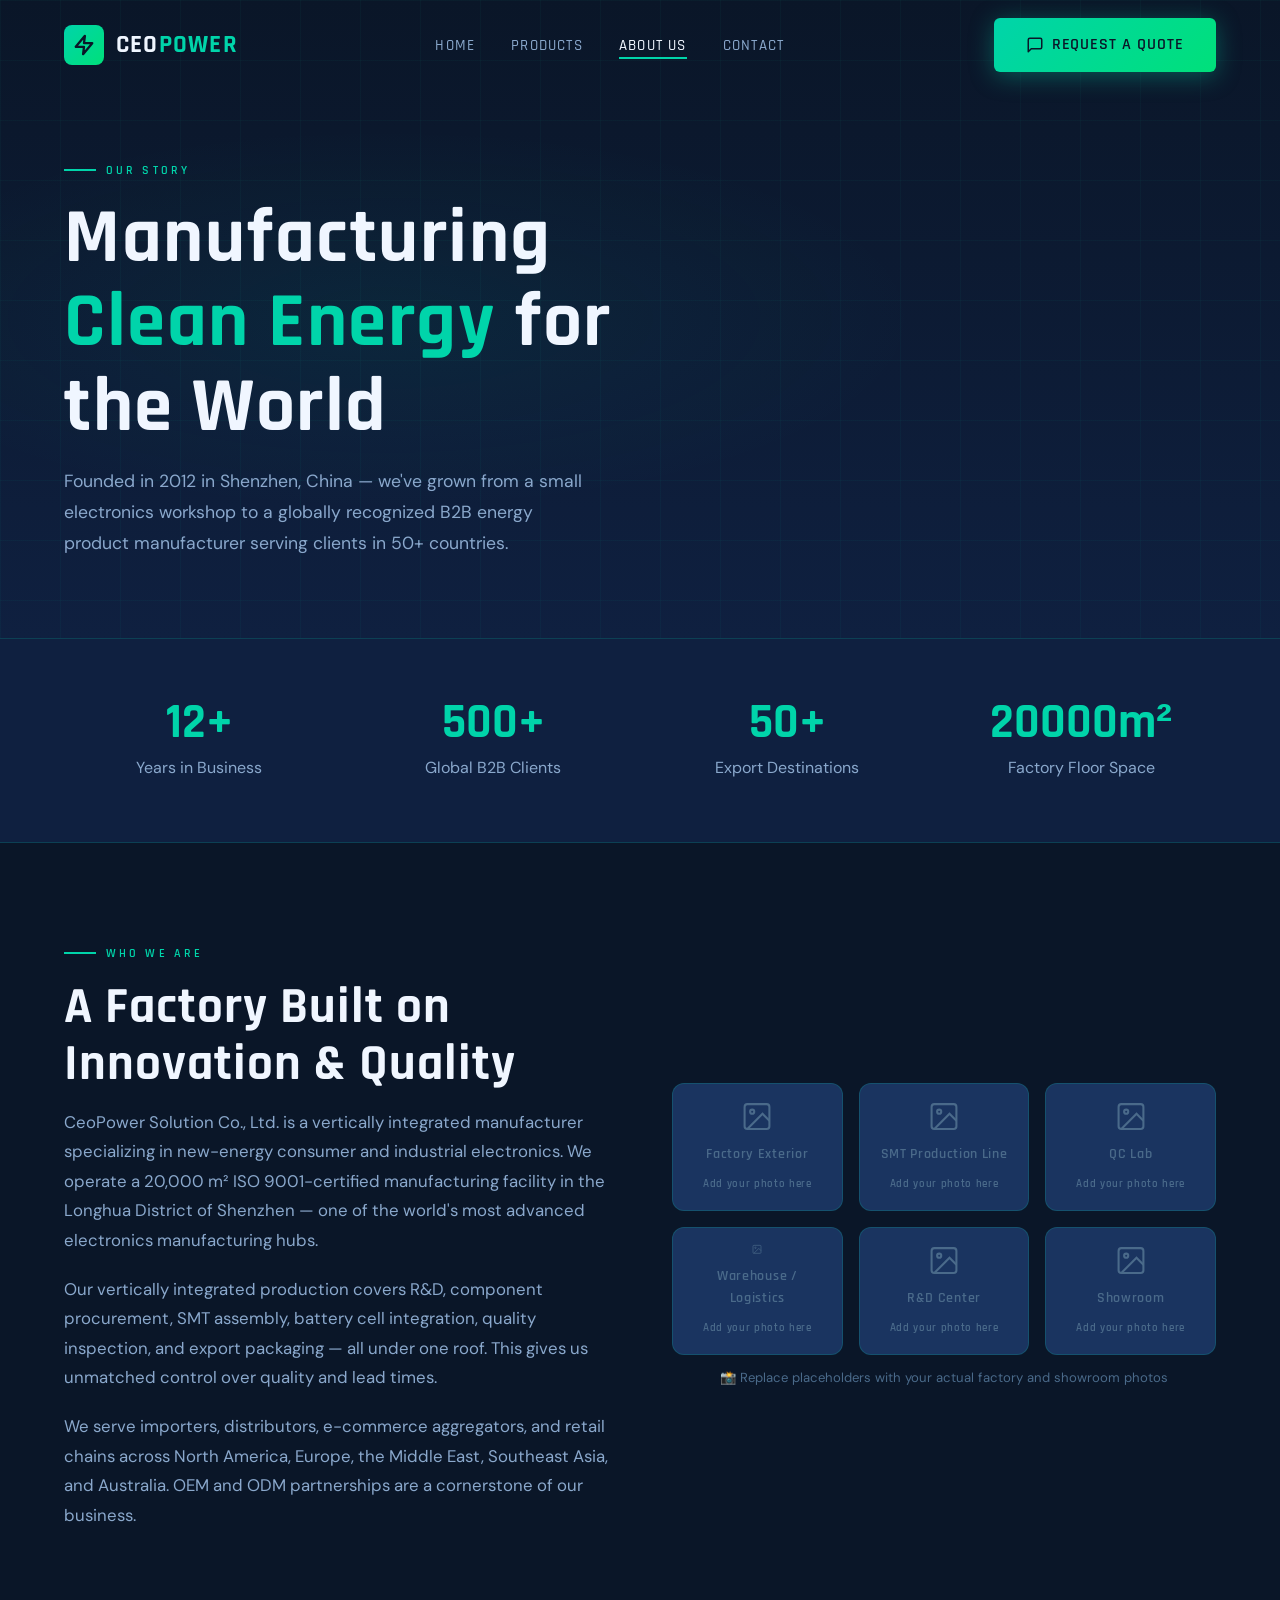
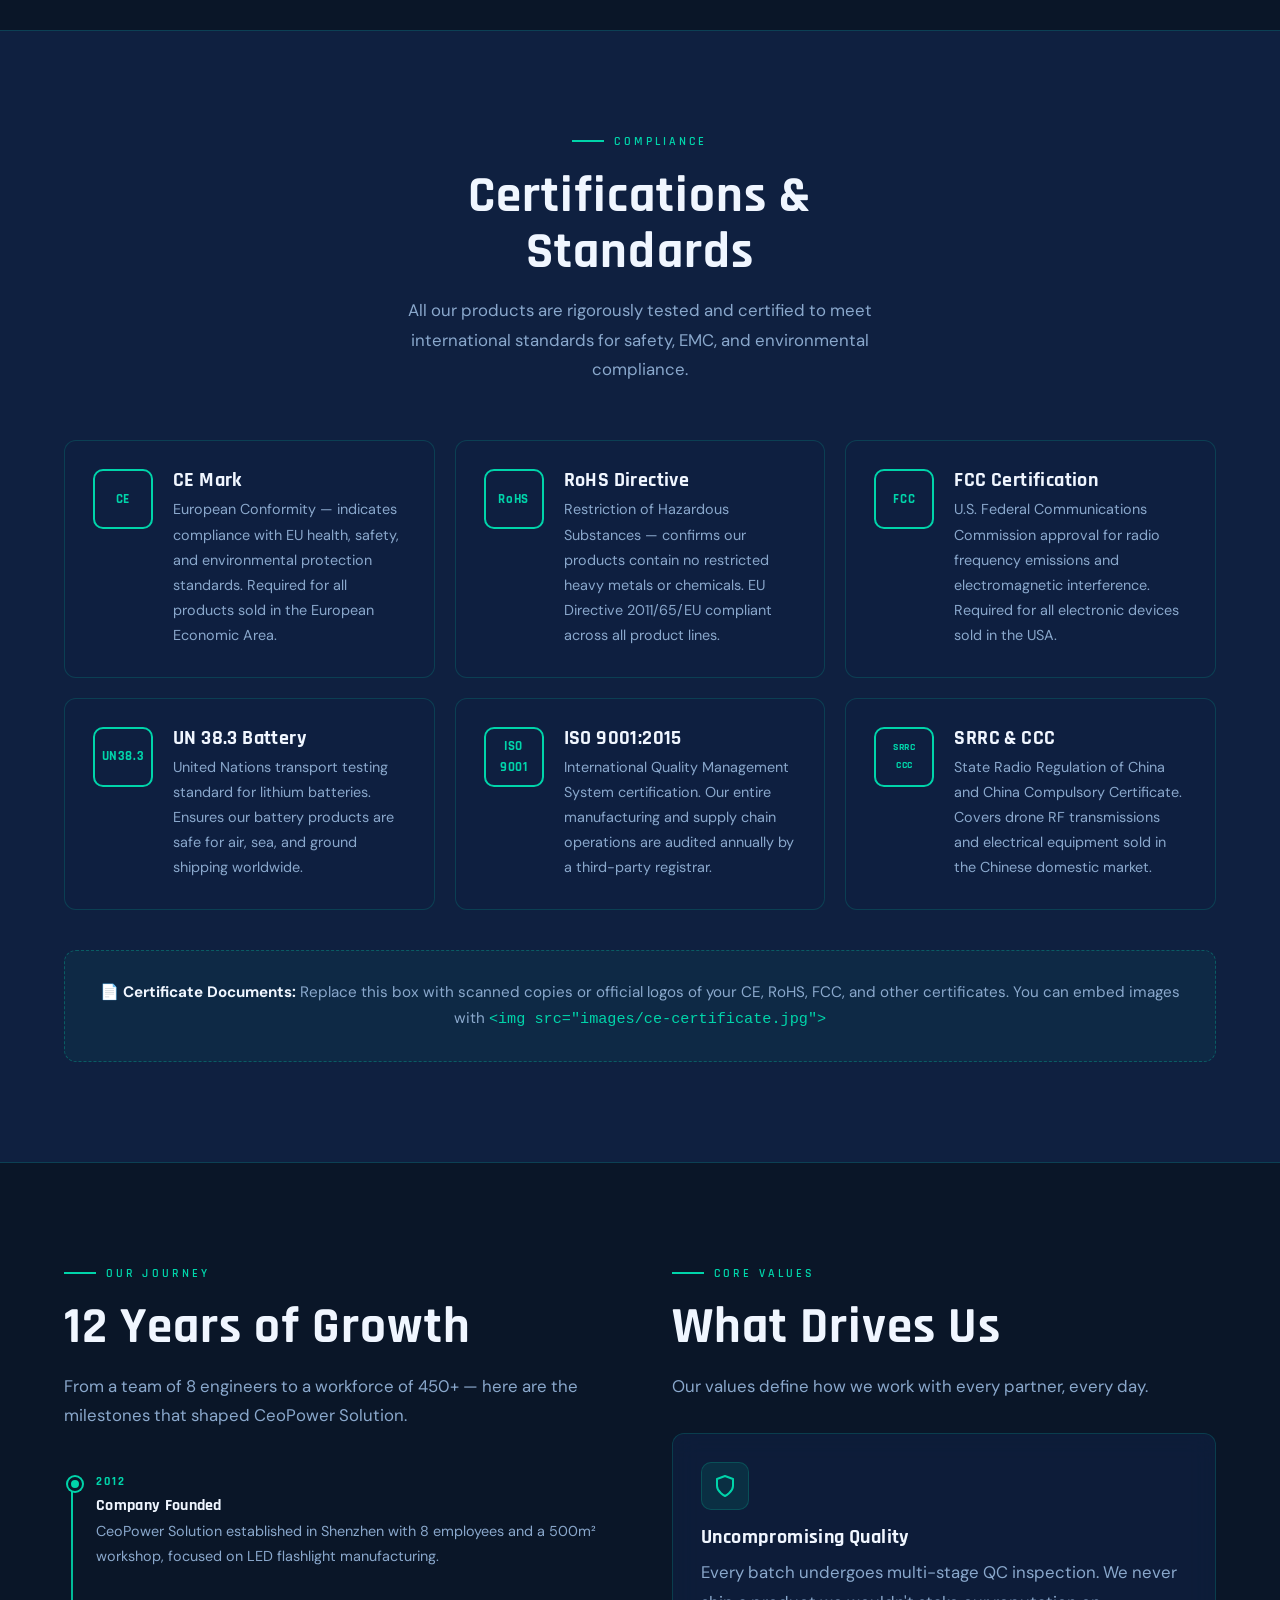
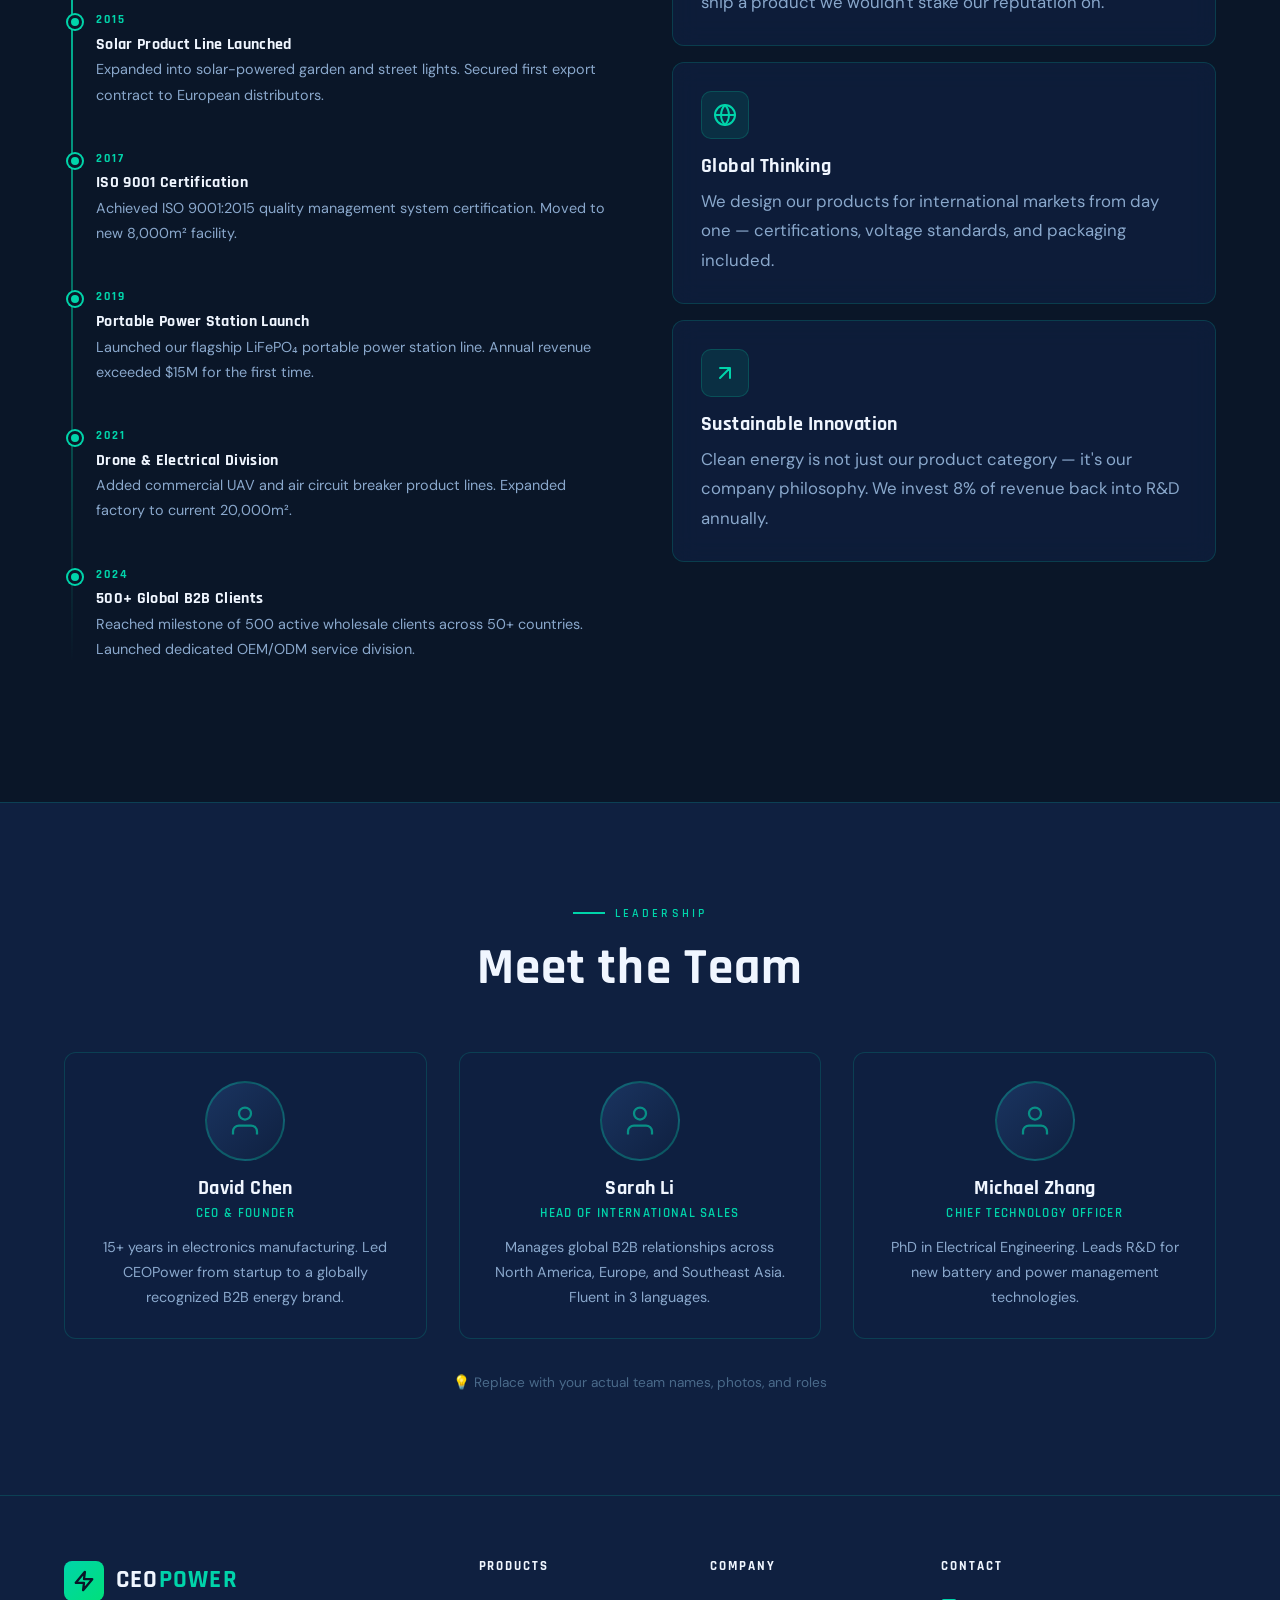
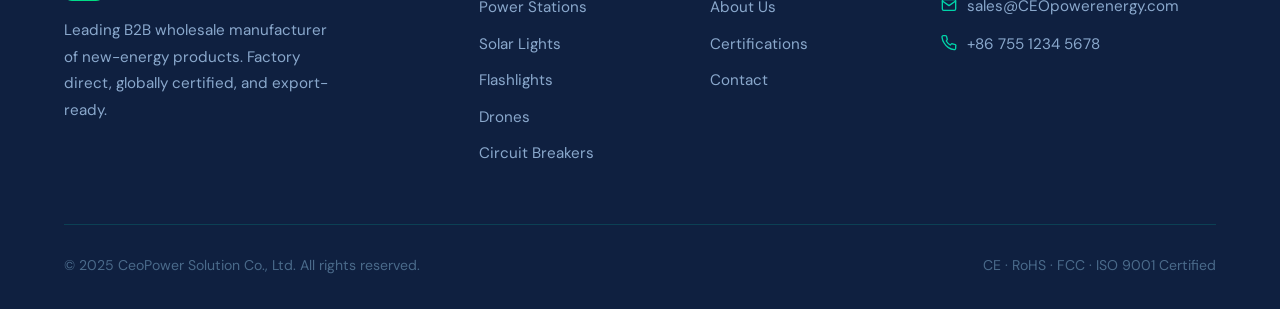
==== commit 6e7d782e: "Update company name from NeoPower to CeoPower" ====
--- a/about.html
+++ b/about.html
@@ -3,8 +3,8 @@
 <head>
   <meta charset="UTF-8" />
   <meta name="viewport" content="width=device-width, initial-scale=1.0" />
-  <title>About Us — NeoPower Energy</title>
-  <meta name="description" content="Learn about NeoPower Energy — a 12-year-old B2B clean energy manufacturer in Shenzhen, China. CE, RoHS, ISO 9001 certified." />
+  <title>About Us — CeoPower Solution</title>
+  <meta name="description" content="Learn about CeoPower Solution — a 12-year-old B2B clean energy manufacturer in Shenzhen, China. CE, RoHS, ISO 9001 certified." />
   <link rel="stylesheet" href="css/style.css" />
   <style>
     .timeline { position: relative; padding-left: 32px; }
@@ -102,7 +102,7 @@
       <div class="logo-icon">
         <svg viewBox="0 0 24 24" fill="none" stroke="currentColor" stroke-width="2.5" stroke-linecap="round" stroke-linejoin="round"><polygon points="13 2 3 14 12 14 11 22 21 10 12 10 13 2"></polygon></svg>
       </div>
-      <span>NEO<em>POWER</em></span>
+      <span>CEO<em>POWER</em></span>
     </a>
     <ul class="nav-links">
       <li><a href="index.html">Home</a></li>
@@ -159,7 +159,7 @@
       <div class="animate-in">
         <div class="section-label">Who We Are</div>
         <h2 class="section-title">A Factory Built on Innovation &amp; Quality</h2>
-        <p style="margin-bottom:20px;">NeoPower Energy Co., Ltd. is a vertically integrated manufacturer specializing in new-energy consumer and industrial electronics. We operate a 20,000 m² ISO 9001-certified manufacturing facility in the Longhua District of Shenzhen — one of the world's most advanced electronics manufacturing hubs.</p>
+        <p style="margin-bottom:20px;">CeoPower Solution Co., Ltd. is a vertically integrated manufacturer specializing in new-energy consumer and industrial electronics. We operate a 20,000 m² ISO 9001-certified manufacturing facility in the Longhua District of Shenzhen — one of the world's most advanced electronics manufacturing hubs.</p>
         <p style="margin-bottom:20px;">Our vertically integrated production covers R&amp;D, component procurement, SMT assembly, battery cell integration, quality inspection, and export packaging — all under one roof. This gives us unmatched control over quality and lead times.</p>
         <p>We serve importers, distributors, e-commerce aggregators, and retail chains across North America, Europe, the Middle East, Southeast Asia, and Australia. OEM and ODM partnerships are a cornerstone of our business.</p>
       </div>
@@ -262,12 +262,12 @@
       <div class="animate-in">
         <div class="section-label">Our Journey</div>
         <h2 class="section-title">12 Years of Growth</h2>
-        <p style="margin-bottom:40px;">From a team of 8 engineers to a workforce of 450+ — here are the milestones that shaped NeoPower Energy.</p>
+        <p style="margin-bottom:40px;">From a team of 8 engineers to a workforce of 450+ — here are the milestones that shaped CeoPower Solution.</p>
         <div class="timeline">
           <div class="timeline-item">
             <div class="timeline-year">2012</div>
             <h4>Company Founded</h4>
-            <p>NeoPower Energy established in Shenzhen with 8 employees and a 500m² workshop, focused on LED flashlight manufacturing.</p>
+            <p>CeoPower Solution established in Shenzhen with 8 employees and a 500m² workshop, focused on LED flashlight manufacturing.</p>
           </div>
           <div class="timeline-item">
             <div class="timeline-year">2015</div>
@@ -334,7 +334,7 @@
         <div class="team-avatar"><svg viewBox="0 0 24 24" fill="none" stroke="currentColor" stroke-width="1.5"><path d="M20 21v-2a4 4 0 0 0-4-4H8a4 4 0 0 0-4 4v2"/><circle cx="12" cy="7" r="4"/></svg></div>
         <h4>David Chen</h4>
         <div class="team-role">CEO &amp; Founder</div>
-        <p>15+ years in electronics manufacturing. Led NeoPower from startup to a globally recognized B2B energy brand.</p>
+        <p>15+ years in electronics manufacturing. Led CEOPower from startup to a globally recognized B2B energy brand.</p>
       </div>
       <div class="team-card animate-in">
         <div class="team-avatar"><svg viewBox="0 0 24 24" fill="none" stroke="currentColor" stroke-width="1.5"><path d="M20 21v-2a4 4 0 0 0-4-4H8a4 4 0 0 0-4 4v2"/><circle cx="12" cy="7" r="4"/></svg></div>
@@ -360,7 +360,7 @@
       <div class="footer-brand">
         <a href="index.html" class="nav-logo" style="display:inline-flex;">
           <div class="logo-icon"><svg viewBox="0 0 24 24" fill="none" stroke="currentColor" stroke-width="2.5" stroke-linecap="round" stroke-linejoin="round"><polygon points="13 2 3 14 12 14 11 22 21 10 12 10 13 2"></polygon></svg></div>
-          <span>NEO<em>POWER</em></span>
+          <span>CEO<em>POWER</em></span>
         </a>
         <p>Leading B2B wholesale manufacturer of new-energy products. Factory direct, globally certified, and export-ready.</p>
       </div>
@@ -377,12 +377,12 @@
         <li><a href="contact.html">Contact</a></li>
       </ul></div>
       <div class="footer-col"><h5>Contact</h5>
-        <div class="footer-contact-item"><svg viewBox="0 0 24 24" fill="none" stroke="currentColor" stroke-width="2" stroke-linecap="round" stroke-linejoin="round"><path d="M4 4h16c1.1 0 2 .9 2 2v12c0 1.1-.9 2-2 2H4c-1.1 0-2-.9-2-2V6c0-1.1.9-2 2-2z"/><polyline points="22,6 12,13 2,6"/></svg>sales@neopowerenergy.com</div>
+        <div class="footer-contact-item"><svg viewBox="0 0 24 24" fill="none" stroke="currentColor" stroke-width="2" stroke-linecap="round" stroke-linejoin="round"><path d="M4 4h16c1.1 0 2 .9 2 2v12c0 1.1-.9 2-2 2H4c-1.1 0-2-.9-2-2V6c0-1.1.9-2 2-2z"/><polyline points="22,6 12,13 2,6"/></svg>sales@CEOpowerenergy.com</div>
         <div class="footer-contact-item"><svg viewBox="0 0 24 24" fill="none" stroke="currentColor" stroke-width="2" stroke-linecap="round" stroke-linejoin="round"><path d="M22 16.92v3a2 2 0 0 1-2.18 2 19.79 19.79 0 0 1-8.63-3.07A19.5 19.5 0 0 1 4.69 12 19.79 19.79 0 0 1 1.57 3.45 2 2 0 0 1 3.54 1h3a2 2 0 0 1 2 1.72 12.84 12.84 0 0 0 .7 2.81 2 2 0 0 1-.45 2.11L7.91 9a16 16 0 0 0 6 6l1.27-1.27a2 2 0 0 1 2.11-.45 12.84 12.84 0 0 0 2.81.7A2 2 0 0 1 22 16.92z"/></svg>+86 755 1234 5678</div>
       </div>
     </div>
     <div class="footer-bottom">
-      <p style="color:var(--text-dim);">© 2025 NeoPower Energy Co., Ltd. All rights reserved.</p>
+      <p style="color:var(--text-dim);">© 2025 CeoPower Solution Co., Ltd. All rights reserved.</p>
       <p style="color:var(--text-dim);">CE · RoHS · FCC · ISO 9001 Certified</p>
     </div>
   </div>
